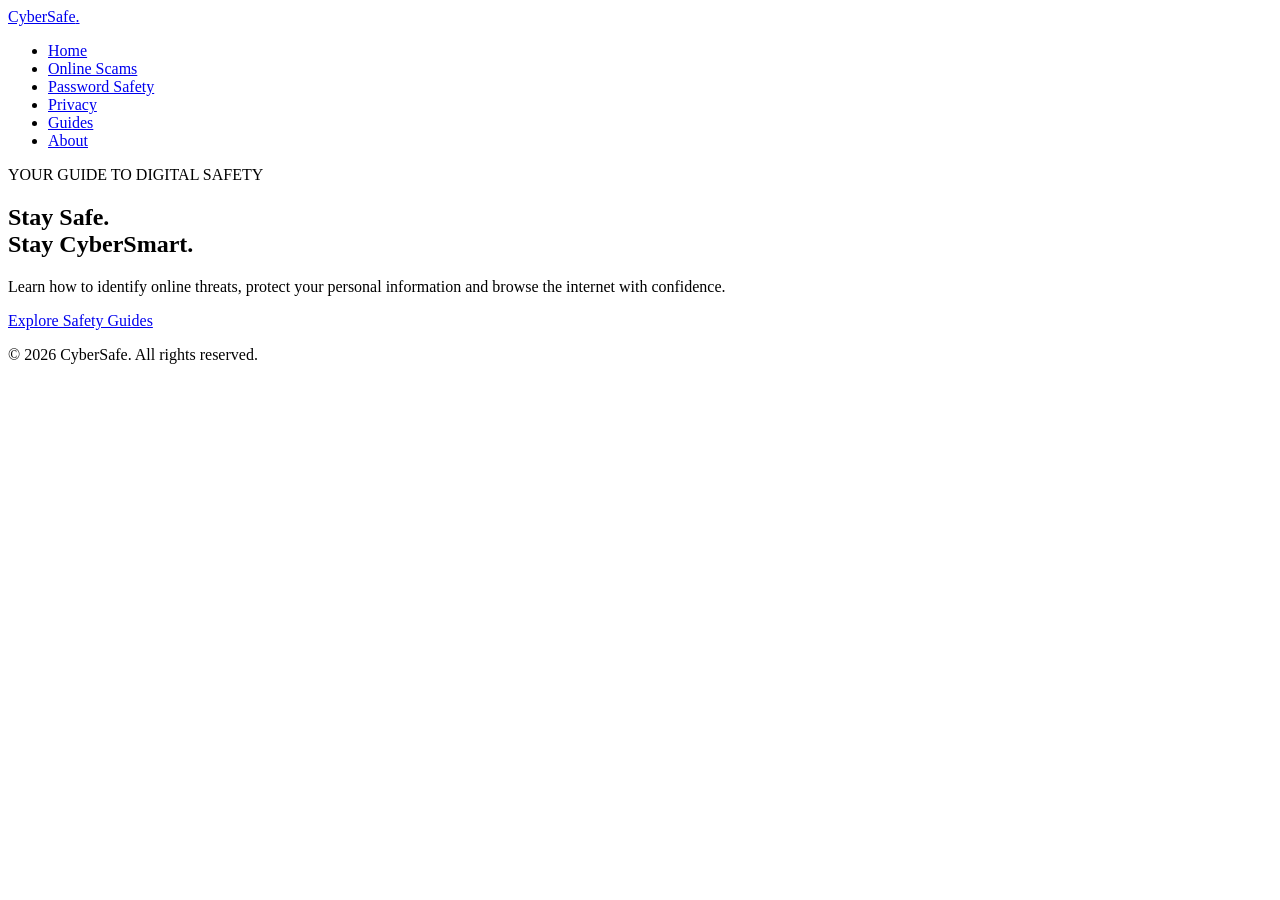
==== index.html @ 7b4ceadb "Add footer" ====
<!DOCTYPE html>
<html lang="en">

<head>
    <meta charset="UTF-8">

    <meta name="viewport" content="width=device-width, initial-scale=1.0">

    <meta name="description" content="CyberSafe helps people understand online threats and learn how to stay safe on the internet.">

    <title>CyberSafe | Stay Safe Online</title>

    <!-- Connect our CSS file -->
    <link rel="stylesheet" href="css/style.css">
</head>

<body>
    <!-- Website navigation -->

</body>    <header>
        <nav>
            <a href="index.html" class="logo">
                CyberSafe<span>.</span>
            </a>
<!-- Here the navigation bar is created with a list of links to different pages of the website.
  Each list item contains an anchor tag that links to a specific page, allowing users to easily navigate through the website. -->
            <ul>
                <li><a href="index.html">Home</a></li>
                <li><a href="scams.html">Online Scams</a></li>
                <li><a href="passwords.html">Password Safety</a></li>
                <li><a href="privacy.html">Privacy</a></li>
                <li><a href="guides.html">Guides</a></li>
                <li><a href="about.html">About</a></li>
            </ul>
        </nav>
    </header>
    
    <!-- Main website content -->

    <main>

        <!-- Homepage hero section -->
        <section class="hero">

            <p>YOUR GUIDE TO DIGITAL SAFETY</p>

            <h1>
                Stay Safe.
                <br>
                Stay <span>CyberSmart.</span>
            </h1>

            <p>
                Learn how to identify online threats,
                protect your personal information and
                browse the internet with confidence.
            </p>

            <a href="guides.html">Explore Safety Guides</a>

        </section>

    </main>

    <!-- Website footer -->
    <footer>
        <p>&copy; 2026 CyberSafe. All rights reserved.</p>
    </footer>
</html>
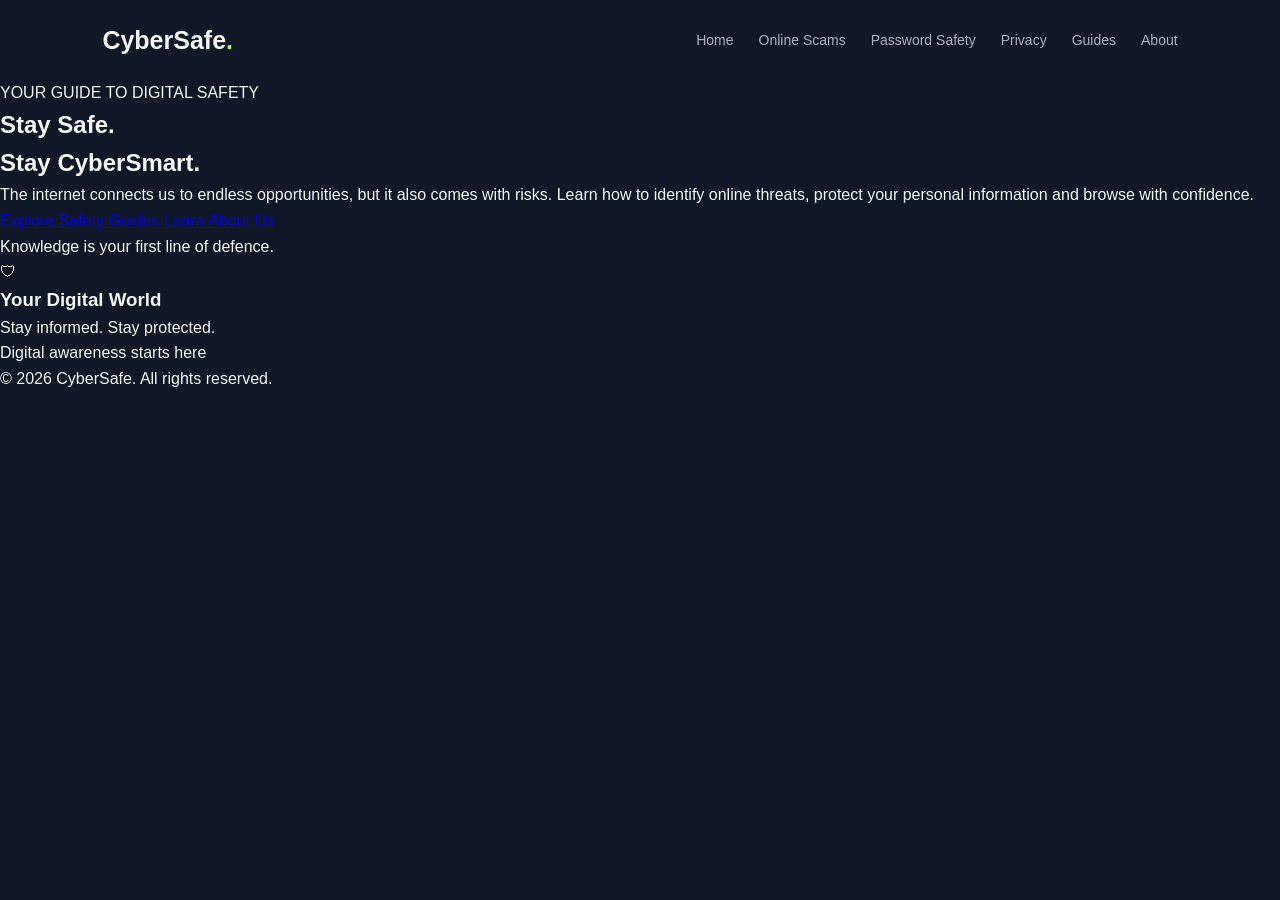
==== commit ef49497b: "Add impove of hero section" ====
--- a/index.html
+++ b/index.html
@@ -1,70 +1,97 @@
+<!doctype html>
+<html lang="en">
+  <head>
+    <meta charset="UTF-8" />
 
-<!DOCTYPE html>
-<html lang="en">
+    <meta name="viewport" content="width=device-width, initial-scale=1.0" />
 
-<head>
-    <meta charset="UTF-8">
-
-    <meta name="viewport" content="width=device-width, initial-scale=1.0">
-
-    <meta name="description" content="CyberSafe helps people understand online threats and learn how to stay safe on the internet.">
+    <meta
+      name="description"
+      content="CyberSafe helps people understand online threats and learn how to stay safe on the internet."
+    />
 
     <title>CyberSafe | Stay Safe Online</title>
 
     <!-- Connect our CSS file -->
-    <link rel="stylesheet" href="css/style.css">
-</head>
+    <link rel="stylesheet" href="css/style.css" />
+  </head>
 
-<body>
+  <body>
     <!-- Website navigation -->
 
-</body>    <header>
-        <nav>
-            <a href="index.html" class="logo">
-                CyberSafe<span>.</span>
-            </a>
-<!-- Here the navigation bar is created with a list of links to different pages of the website.
+    <header>
+      <nav>
+        <a href="index.html" class="logo"> CyberSafe<span>.</span> </a>
+        <!-- Here the navigation bar is created with a list of links to different pages of the website.
   Each list item contains an anchor tag that links to a specific page, allowing users to easily navigate through the website. -->
-            <ul>
-                <li><a href="index.html">Home</a></li>
-                <li><a href="scams.html">Online Scams</a></li>
-                <li><a href="passwords.html">Password Safety</a></li>
-                <li><a href="privacy.html">Privacy</a></li>
-                <li><a href="guides.html">Guides</a></li>
-                <li><a href="about.html">About</a></li>
-            </ul>
-        </nav>
+        <ul>
+          <li><a href="index.html">Home</a></li>
+          <li><a href="scams.html">Online Scams</a></li>
+          <li><a href="passwords.html">Password Safety</a></li>
+          <li><a href="privacy.html">Privacy</a></li>
+          <li><a href="guides.html">Guides</a></li>
+          <li><a href="about.html">About</a></li>
+        </ul>
+      </nav>
     </header>
-    
+
     <!-- Main website content -->
 
     <main>
+      <!-- Homepage hero section -->
 
-        <!-- Homepage hero section -->
-        <section class="hero">
+      <!-- Homepage hero section -->
+      <section class="hero">
+        <!-- Left side: Text content -->
+        <div class="hero-content">
+          <p class="hero-label">YOUR GUIDE TO DIGITAL SAFETY</p>
 
-            <p>YOUR GUIDE TO DIGITAL SAFETY</p>
+          <h1>
+            Stay Safe.
+            <br />
+            Stay <span>CyberSmart.</span>
+          </h1>
 
-            <h1>
-                Stay Safe.
-                <br>
-                Stay <span>CyberSmart.</span>
-            </h1>
+          <p class="hero-description">
+            The internet connects us to endless opportunities, but it also comes
+            with risks. Learn how to identify online threats, protect your
+            personal information and browse with confidence.
+          </p>
 
-            <p>
-                Learn how to identify online threats,
-                protect your personal information and
-                browse the internet with confidence.
-            </p>
+          <!-- Action links -->
+          <div class="hero-buttons">
+            <a href="guides.html" class="btn-primary">
+              Explore Safety Guides
+            </a>
 
-            <a href="guides.html">Explore Safety Guides</a>
+            <a href="about.html" class="btn-secondary"> Learn About Us </a>
+          </div>
 
-        </section>
+          <!-- Small information -->
+          <p class="hero-note">Knowledge is your first line of defence.</p>
+        </div>
 
+        <!-- Right side: Visual content -->
+        <div class="hero-visual">
+          <div class="shield-card">
+            <div class="shield-icon">&#128737;</div>
+
+            <h3>Your Digital World</h3>
+
+            <p>Stay informed. Stay protected.</p>
+
+            <div class="security-status">
+              <span></span>
+              Digital awareness starts here
+            </div>
+          </div>
+        </div>
+      </section>
     </main>
 
     <!-- Website footer -->
     <footer>
-        <p>&copy; 2026 CyberSafe. All rights reserved.</p>
+      <p>&copy; 2026 CyberSafe. All rights reserved.</p>
     </footer>
+  </body>
 </html>
--- a/css/style.css
+++ b/css/style.css
@@ -0,0 +1,82 @@
+/* =================================
+   1. CSS RESET
+================================= */
+
+/* Select every element on the page */
+* {
+    margin: 0;
+    padding: 0;
+    box-sizing: border-box;
+}
+
+/* =================================
+   2. ROOT VARIABLES
+================================= */
+
+:root {
+    --background: #101827;
+    --surface: #182638;
+    --primary: #B7F36B;
+    --text: #F4F7F2;
+    --secondary-text: #A7B0BC;
+}
+
+/* =================================
+   3. GENERAL PAGE STYLING
+================================= */
+
+body {
+    background-color: var(--background);
+    color: var(--text);
+    font-family: Arial, sans-serif;
+    line-height: 1.6;
+}
+
+/* =================================
+   4. NAVIGATION BAR
+================================= */
+
+header {
+    width: 100%;
+    padding: 20px 8%;
+}
+
+nav {
+    display: flex;
+    justify-content: space-between;
+    align-items: center;
+}
+
+/* Website logo */
+
+.logo {
+    color: var(--text);
+    text-decoration: none;
+    font-size: 25px;
+    font-weight: bold;
+}
+
+.logo span {
+    color: var(--primary);
+}
+
+/* Navigation links */
+
+nav ul {
+    display: flex;
+    list-style: none;
+    gap: 25px;
+}
+
+nav ul li a {
+    color: var(--secondary-text);
+    text-decoration: none;
+    font-size: 14px;
+    transition: color 0.3s ease;
+}
+
+/* Hover effect */
+
+nav ul li a:hover {
+    color: var(--primary);
+}
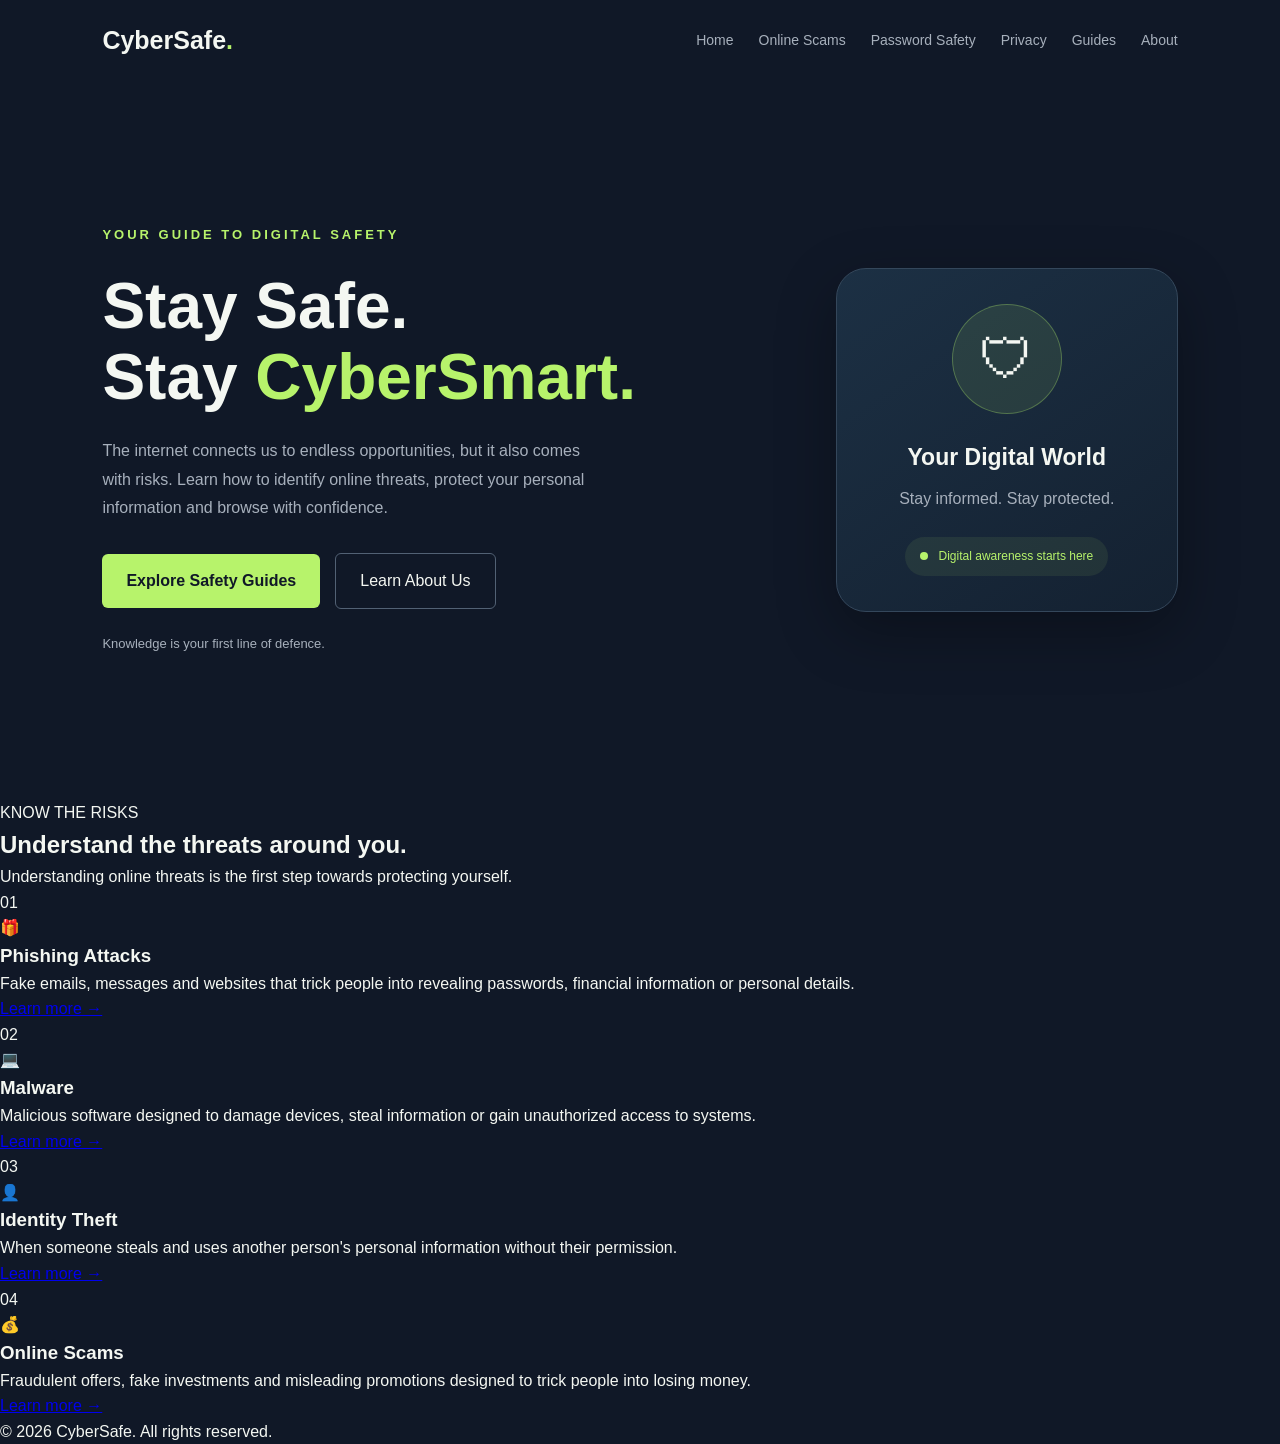
==== commit 0b70ba92: "Add the common online threats structure" ====
--- a/index.html
+++ b/index.html
@@ -87,6 +87,94 @@
           </div>
         </div>
       </section>
+
+      <!-- =================================
+     COMMON ONLINE THREATS SECTION
+================================== -->
+
+      <section class="threats">
+        <!-- Section introduction -->
+        <div class="section-heading">
+          <p class="section-label">KNOW THE RISKS</p>
+
+          <h2>
+            Understand the threats
+            <span>around you.</span>
+          </h2>
+
+          <p>
+            Understanding online threats is the first step towards protecting
+            yourself.
+          </p>
+        </div>
+
+        <!-- Threat cards container -->
+        <div class="threat-grid">
+          <!-- Card 1: Phishing -->
+          <article class="threat-card">
+            <div class="threat-number">01</div>
+
+            <div class="threat-icon">&#127873;</div>
+
+            <h3>Phishing Attacks</h3>
+
+            <p>
+              Fake emails, messages and websites that trick people into
+              revealing passwords, financial information or personal details.
+            </p>
+
+            <a href="scams.html">Learn more &rarr;</a>
+          </article>
+
+          <!-- Card 2: Malware -->
+          <article class="threat-card">
+            <div class="threat-number">02</div>
+
+            <div class="threat-icon">&#128187;</div>
+
+            <h3>Malware</h3>
+
+            <p>
+              Malicious software designed to damage devices, steal information
+              or gain unauthorized access to systems.
+            </p>
+
+            <a href="guides.html">Learn more &rarr;</a>
+          </article>
+
+          <!-- Card 3: Identity Theft -->
+          <article class="threat-card">
+            <div class="threat-number">03</div>
+
+            <div class="threat-icon">&#128100;</div>
+
+            <h3>Identity Theft</h3>
+
+            <p>
+              When someone steals and uses another person's personal information
+              without their permission.
+            </p>
+
+            <a href="privacy.html">Learn more &rarr;</a>
+          </article>
+
+          <!-- Card 4: Online Scams -->
+          <article class="threat-card">
+            <div class="threat-number">04</div>
+
+            <div class="threat-icon">&#128176;</div>
+
+            <h3>Online Scams</h3>
+
+            <p>
+              Fraudulent offers, fake investments and misleading promotions
+              designed to trick people into losing money.
+            </p>
+
+            <a href="scams.html">Learn more &rarr;</a>
+          </article>
+        </div>
+      </section>
     </main>
 
     <!-- Website footer -->
--- a/css/style.css
+++ b/css/style.css
@@ -79,4 +79,341 @@
 
 nav ul li a:hover {
     color: var(--primary);
-}+}
+
+
+/* =================================
+   5. HERO SECTION
+================================= */
+
+.hero {
+    min-height: 80vh;
+
+    display: grid;
+
+    grid-template-columns: 2fr 1fr;
+
+    align-items: center;
+
+    gap: 50px;
+
+    padding: 80px 8%;
+
+    overflow: hidden;
+
+    position: relative;
+}
+
+/* =================================
+   6. HERO TEXT CONTENT
+================================= */
+
+.hero-content {
+    max-width: 600px;
+}
+
+/* Small introductory label */
+
+.hero-label {
+    color: var(--primary);
+
+    font-size: 13px;
+
+    font-weight: bold;
+
+    letter-spacing: 3px;
+
+    margin-bottom: 25px;
+}
+
+/* Main heading */
+
+.hero-content h1 {
+    font-size: clamp(42px, 5vw, 75px);
+
+    line-height: 1.1;
+
+    margin-bottom: 25px;
+}
+
+/* Highlighted heading text */
+
+.hero-content h1 span {
+    color: var(--primary);
+}
+
+/* Description */
+
+.hero-description {
+    color: var(--secondary-text);
+
+    font-size: 16px;
+
+    line-height: 1.8;
+
+    max-width: 500px;
+
+    margin-bottom: 30px;
+}
+
+/* =================================
+   7. HERO BUTTONS
+================================= */
+
+.hero-buttons {
+    display: flex;
+
+    align-items: center;
+
+    gap: 15px;
+
+    flex-wrap: wrap;
+}
+
+/* Primary button */
+
+.btn-primary {
+    display: inline-block;
+
+    background-color: var(--primary);
+
+    color: var(--background);
+
+    text-decoration: none;
+
+    padding: 14px 24px;
+
+    border-radius: 6px;
+
+    font-weight: bold;
+
+    transition: 0.3s ease;
+}
+
+.btn-primary:hover {
+    transform: translateY(-6px);
+
+    box-shadow: 0 8px 20px rgba(183, 243, 107, 0.2);
+}
+
+/* Secondary button */
+
+.btn-secondary {
+    display: inline-block;
+
+    color: var(--text);
+
+    border: 1px solid #526174;
+
+    text-decoration: none;
+
+    padding: 14px 24px;
+
+    border-radius: 6px;
+
+    transition: 0.3s ease;
+}
+
+.btn-secondary:hover {
+    border-color: var(--primary);
+
+    color: var(--primary);
+}
+
+/* Small note */
+
+.hero-note {
+    color: var(--secondary-text);
+
+    font-size: 13px;
+
+    margin-top: 25px;
+}
+
+
+/* =================================
+   8. HERO VISUAL
+================================= */
+
+.hero-visual {
+    display: flex;
+
+    justify-content: center;
+
+    align-items: center;
+
+    min-height: 400px;
+
+    position: relative;
+}
+
+/* Main visual card */
+
+.shield-card {
+    width: 100%;
+
+    max-width: 380px;
+
+    min-height: 330px;
+
+    background: linear-gradient(
+        145deg,
+        #1c3044,
+        #142131
+    );
+
+    border: 1px solid #34475b;
+
+    border-radius: 30px;
+
+    display: flex;
+
+    flex-direction: column;
+
+    justify-content: center;
+
+    align-items: center;
+
+    text-align: center;
+
+    padding: 35px;
+
+    box-shadow: 0 20px 60px rgba(0, 0, 0, 0.3);
+}
+
+/* Shield icon */
+
+.shield-icon {
+    width: 110px;
+
+    height: 110px;
+
+    background-color: rgba(183, 243, 107, 0.1);
+
+    border: 1px solid rgba(183, 243, 107, 0.3);
+
+    border-radius: 50%;
+
+    display: flex;
+
+    justify-content: center;
+
+    align-items: center;
+
+    font-size: 55px;
+
+    margin-bottom: 25px;
+}
+
+/* Card heading */
+
+.shield-card h3 {
+    font-size: 23px;
+
+    margin-bottom: 10px;
+}
+
+/* Card description */
+
+.shield-card p {
+    color: var(--secondary-text);
+
+    margin-bottom: 25px;
+}
+
+/* Security status */
+
+.security-status {
+    background-color: rgba(183, 243, 107, 0.08);
+
+    color: var(--primary);
+
+    padding: 10px 15px;
+
+    border-radius: 30px;
+
+    font-size: 12px;
+}
+
+/* Small status indicator */
+
+.security-status span {
+    display: inline-block;
+
+    width: 8px;
+
+    height: 8px;
+
+    background-color: var(--primary);
+
+    border-radius: 50%;
+
+    margin-right: 7px;
+}
+
+/* =================================
+   9. MOBILE RESPONSIVENESS
+================================= */
+
+@media (max-width: 900px) {
+
+    .hero {
+        grid-template-columns: 1fr;
+
+        text-align: center;
+
+        padding-top: 60px;
+    }
+
+    .hero-content {
+        margin: auto;
+    }
+
+    .hero-description {
+        margin-left: auto;
+        margin-right: auto;
+    }
+
+    .hero-buttons {
+        justify-content: center;
+    }
+
+    .hero-visual {
+        min-height: 350px;
+    }
+
+}
+
+@media (max-width: 600px) {
+
+    header {
+        padding: 20px 5%;
+    }
+
+    nav {
+        flex-direction: column;
+
+        gap: 20px;
+    }
+
+    nav ul {
+        justify-content: center;
+
+        flex-wrap: wrap;
+
+        gap: 15px;
+    }
+
+    .hero {
+        padding: 50px 5%;
+    }
+
+    .hero-content h1 {
+        font-size: 42px;
+    }
+
+    .shield-card {
+        min-height: 280px;
+    }
+
+}
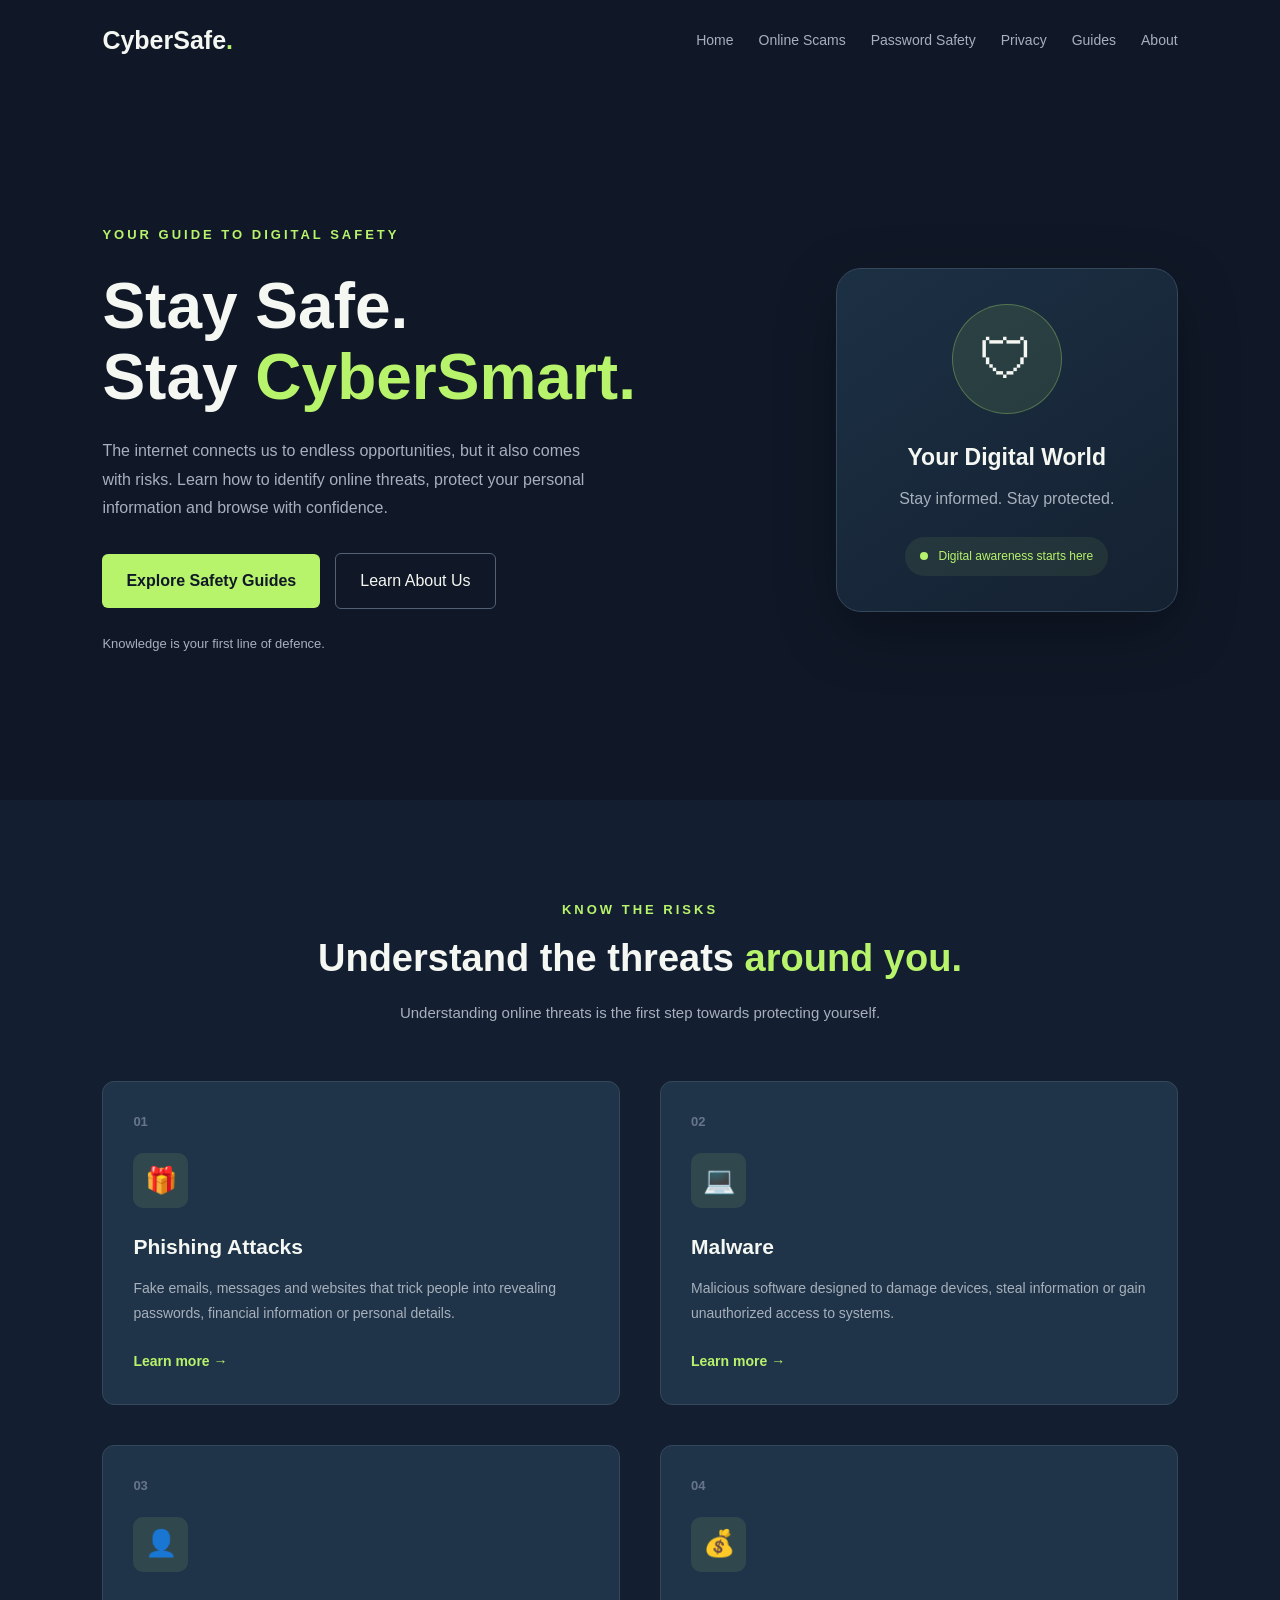
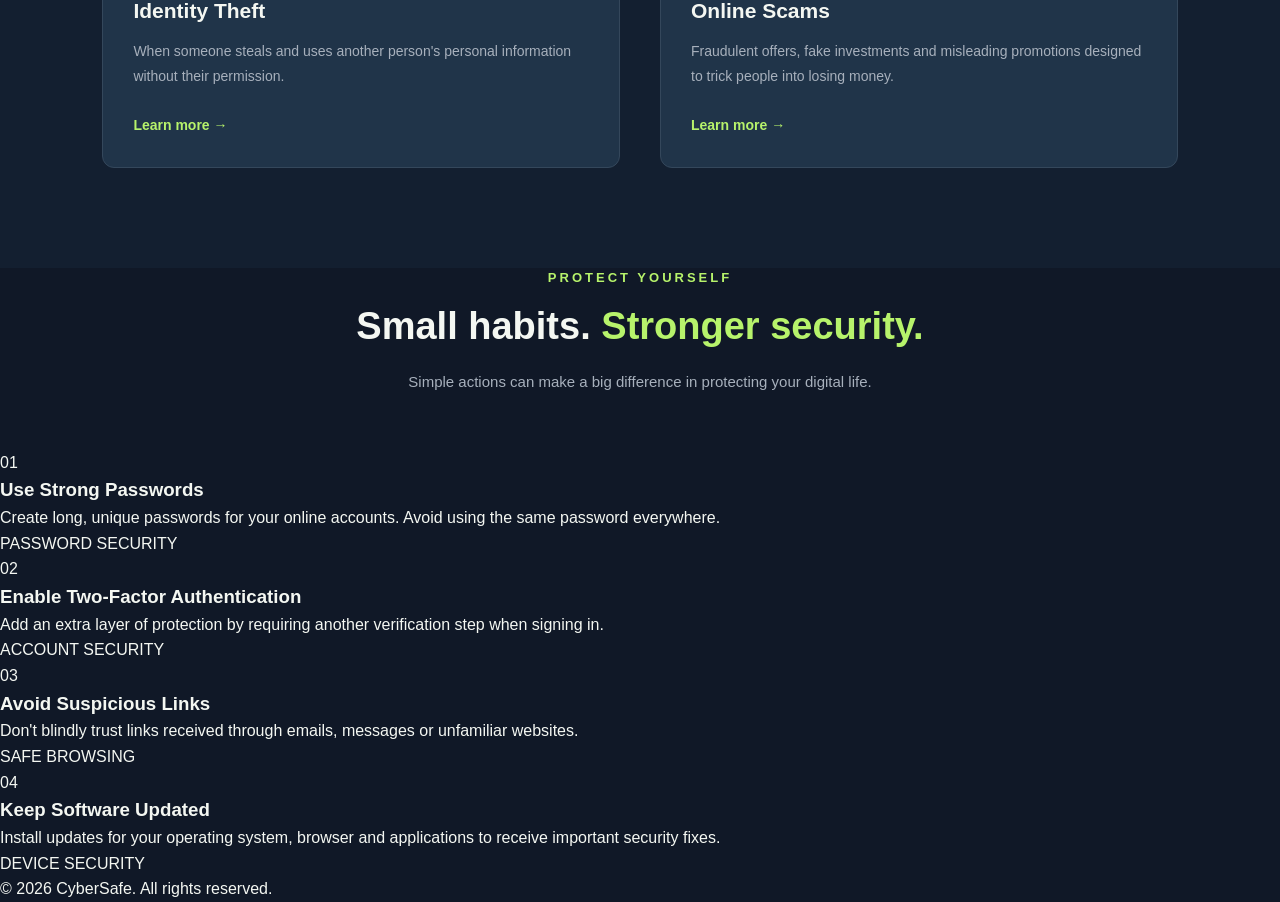
==== commit d7506660: "Add digital safety tips part" ====
--- a/index.html
+++ b/index.html
@@ -88,9 +88,7 @@
         </div>
       </section>
 
-      <!-- =================================
-     COMMON ONLINE THREATS SECTION
-================================== -->
+      <!-- COMMON ONLINE THREATS SECTION -->
 
       <section class="threats">
         <!-- Section introduction -->
@@ -172,6 +170,90 @@
             </p>
 
             <a href="scams.html">Learn more &rarr;</a>
+          </article>
+        </div>
+      </section>
+
+      <!-- DIGITAL SAFETY TIPS -->
+
+      <section class="safety-tips">
+        <div class="section-heading">
+          <p class="section-label">PROTECT YOURSELF</p>
+
+          <h2>
+            Small habits.
+            <span>Stronger security.</span>
+          </h2>
+
+          <p>
+            Simple actions can make a big difference in protecting your digital
+            life.
+          </p>
+        </div>
+
+        <div class="tips-container">
+          <!-- Tip 1 -->
+          <article class="tip-item">
+            <div class="tip-number">01</div>
+
+            <div class="tip-content">
+              <h3>Use Strong Passwords</h3>
+
+              <p>
+                Create long, unique passwords for your online accounts. Avoid
+                using the same password everywhere.
+              </p>
+            </div>
+
+            <span class="tip-tag">PASSWORD SECURITY</span>
+          </article>
+
+          <!-- Tip 2 -->
+          <article class="tip-item">
+            <div class="tip-number">02</div>
+
+            <div class="tip-content">
+              <h3>Enable Two-Factor Authentication</h3>
+
+              <p>
+                Add an extra layer of protection by requiring another
+                verification step when signing in.
+              </p>
+            </div>
+
+            <span class="tip-tag">ACCOUNT SECURITY</span>
+          </article>
+
+          <!-- Tip 3 -->
+          <article class="tip-item">
+            <div class="tip-number">03</div>
+
+            <div class="tip-content">
+              <h3>Avoid Suspicious Links</h3>
+
+              <p>
+                Don't blindly trust links received through emails, messages or
+                unfamiliar websites.
+              </p>
+            </div>
+
+            <span class="tip-tag">SAFE BROWSING</span>
+          </article>
+
+          <!-- Tip 4 -->
+          <article class="tip-item">
+            <div class="tip-number">04</div>
+
+            <div class="tip-content">
+              <h3>Keep Software Updated</h3>
+
+              <p>
+                Install updates for your operating system, browser and
+                applications to receive important security fixes.
+              </p>
+            </div>
+
+            <span class="tip-tag">DEVICE SECURITY</span>
           </article>
         </div>
       </section>
--- a/css/style.css
+++ b/css/style.css
@@ -264,7 +264,7 @@
 
     border: 1px solid #34475b;
 
-    border-radius: 30px;
+    border-radius: 25px;
 
     display: flex;
 
@@ -417,3 +417,224 @@
     }
 
 }
+
+
+/* =================================
+   10. COMMON THREATS SECTION
+================================= */
+
+.threats {
+    padding: 100px 8%;
+
+    background-color: #131F30;
+}
+
+/* Section heading */
+
+.section-heading {
+    text-align: center;
+
+    max-width: 650px;
+
+    margin: 0 auto 55px;
+}
+
+/* Small label */
+
+.section-label {
+    color: var(--primary);
+
+    font-size: 13px;
+
+    font-weight: bold;
+
+    letter-spacing: 3px;
+
+    margin-bottom: 15px;
+}
+
+/* Main heading */
+
+.section-heading h2 {
+    font-size: 38px;
+
+    line-height: 1.2;
+
+    margin-bottom: 18px;
+}
+
+/* Highlighted heading */
+
+.section-heading h2 span {
+    color: var(--primary);
+}
+
+/* Description */
+
+.section-heading > p:last-child {
+    color: var(--secondary-text);
+
+    font-size: 15px;
+
+    line-height: 1.8;
+}
+
+
+/* =================================
+   11. THREAT CARDS GRID
+================================= */
+
+.threat-grid {
+
+    display: grid;
+
+    grid-template-columns: repeat(2, 1fr);
+
+    gap: 40px;
+
+}
+
+/* Individual card */
+
+.threat-card {
+
+    background-color: #203449;
+
+    border: 1px solid #34475B;
+
+    border-radius: 12px;
+
+    padding: 30px;
+
+    position: relative;
+
+    transition: 0.3s ease;
+
+}
+
+/* Card hover effect */
+
+.threat-card:hover {
+
+    transform: translateY(-10px);
+
+    border-color: var(--primary);
+
+}
+
+/* Card number */
+
+.threat-number {
+
+    color: #66758A;
+
+    font-size: 13px;
+
+    font-weight: bold;
+
+    margin-bottom: 20px;
+
+}
+
+/* Card icon */
+
+.threat-icon {
+
+    width: 55px;
+
+    height: 55px;
+
+    background-color: rgba(183, 243, 107, 0.1);
+
+    border-radius: 10px;
+
+    display: flex;
+
+    justify-content: center;
+
+    align-items: center;
+
+    font-size: 26px;
+
+    margin-bottom: 22px;
+
+}
+
+/* Card heading */
+
+.threat-card h3 {
+
+    font-size: 21px;
+
+    margin-bottom: 12px;
+
+}
+
+/* Card description */
+
+.threat-card p {
+
+    color: var(--secondary-text);
+
+    font-size: 14px;
+
+    line-height: 1.8;
+
+    margin-bottom: 22px;
+
+}
+
+/* Card link */
+
+.threat-card a {
+
+    color: var(--primary);
+
+    text-decoration: none;
+
+    font-size: 14px;
+
+    font-weight: bold;
+
+}
+
+/* Card link hover */
+
+.threat-card a:hover {
+
+    text-decoration: underline;
+
+}
+
+
+/* =================================
+   12. THREATS MOBILE RESPONSIVENESS
+================================= */
+
+@media (max-width: 600px) {
+
+    .threats {
+
+        padding: 70px 5%;
+
+    }
+
+    .section-heading h2 {
+
+        font-size: 30px;
+
+    }
+
+    .threat-grid {
+
+        grid-template-columns: 1fr;
+
+    }
+
+    .threat-card {
+
+        padding: 25px;
+
+    }
+
+}
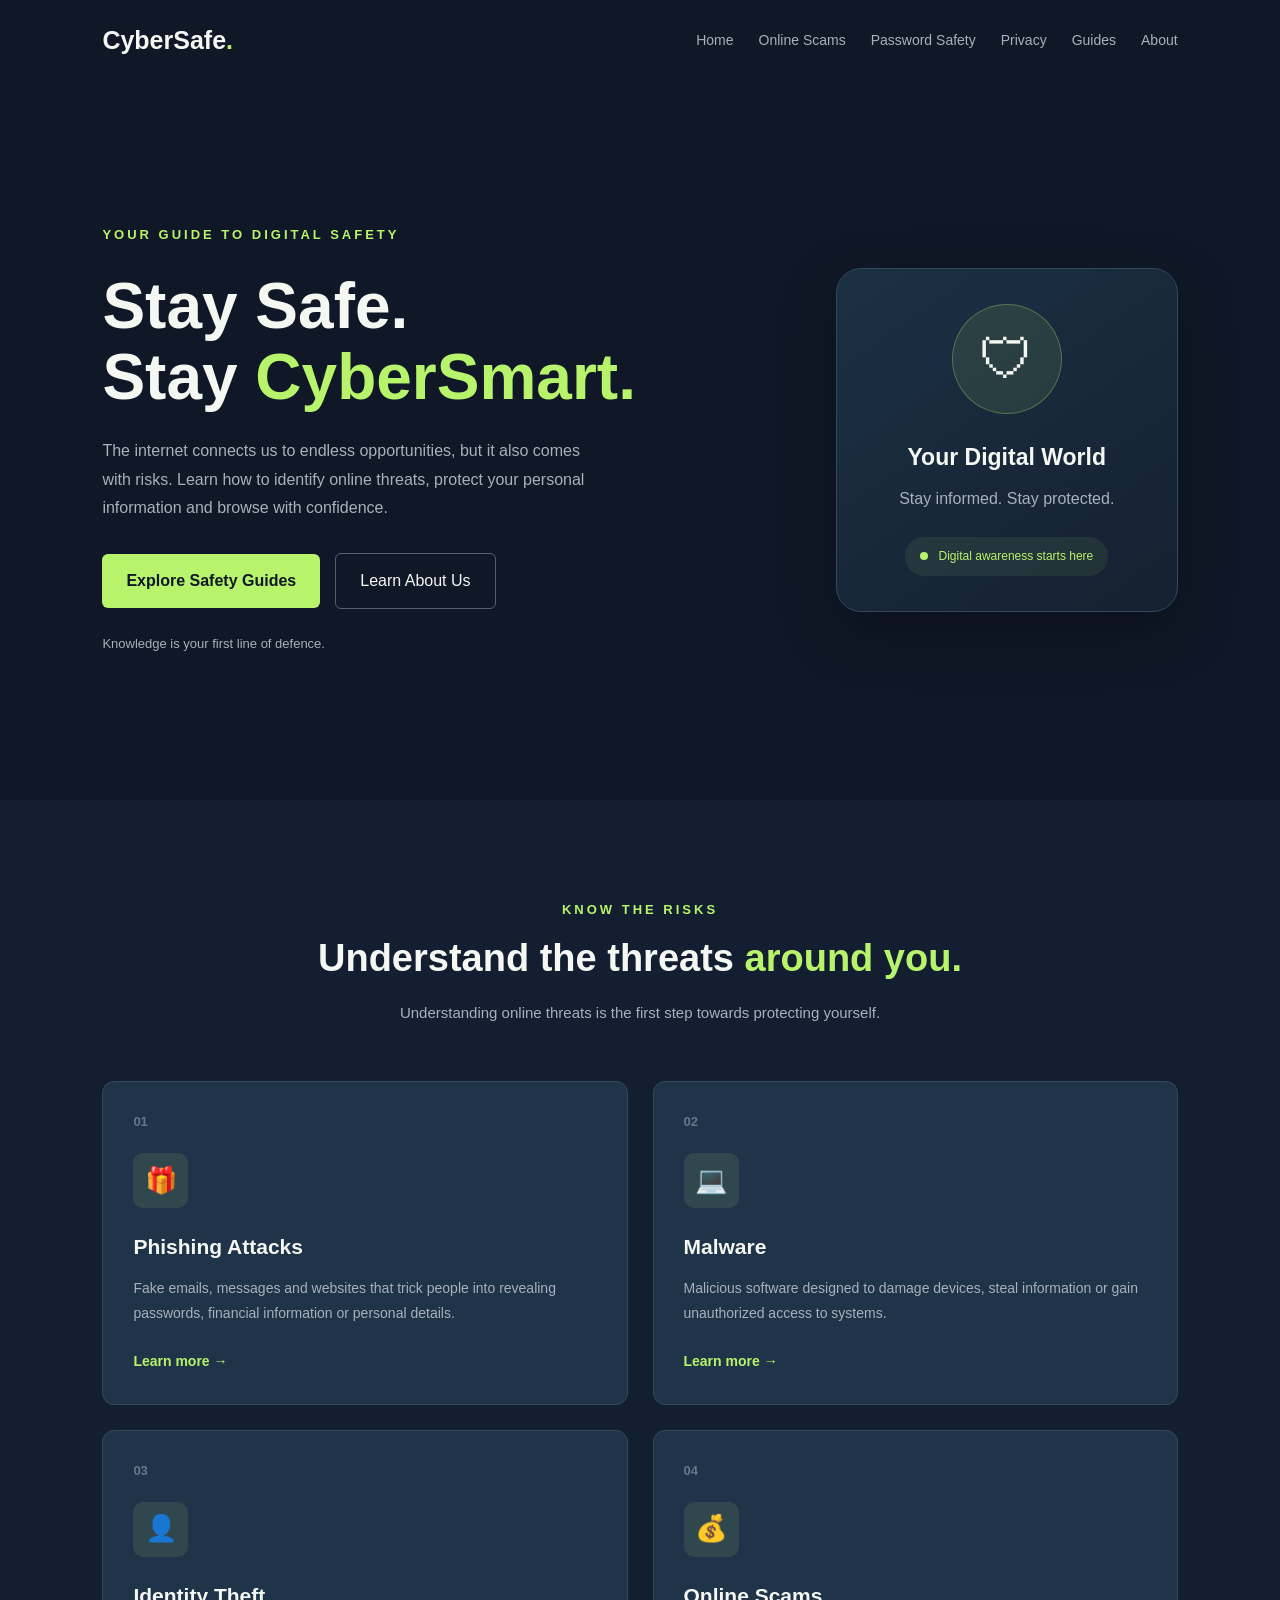
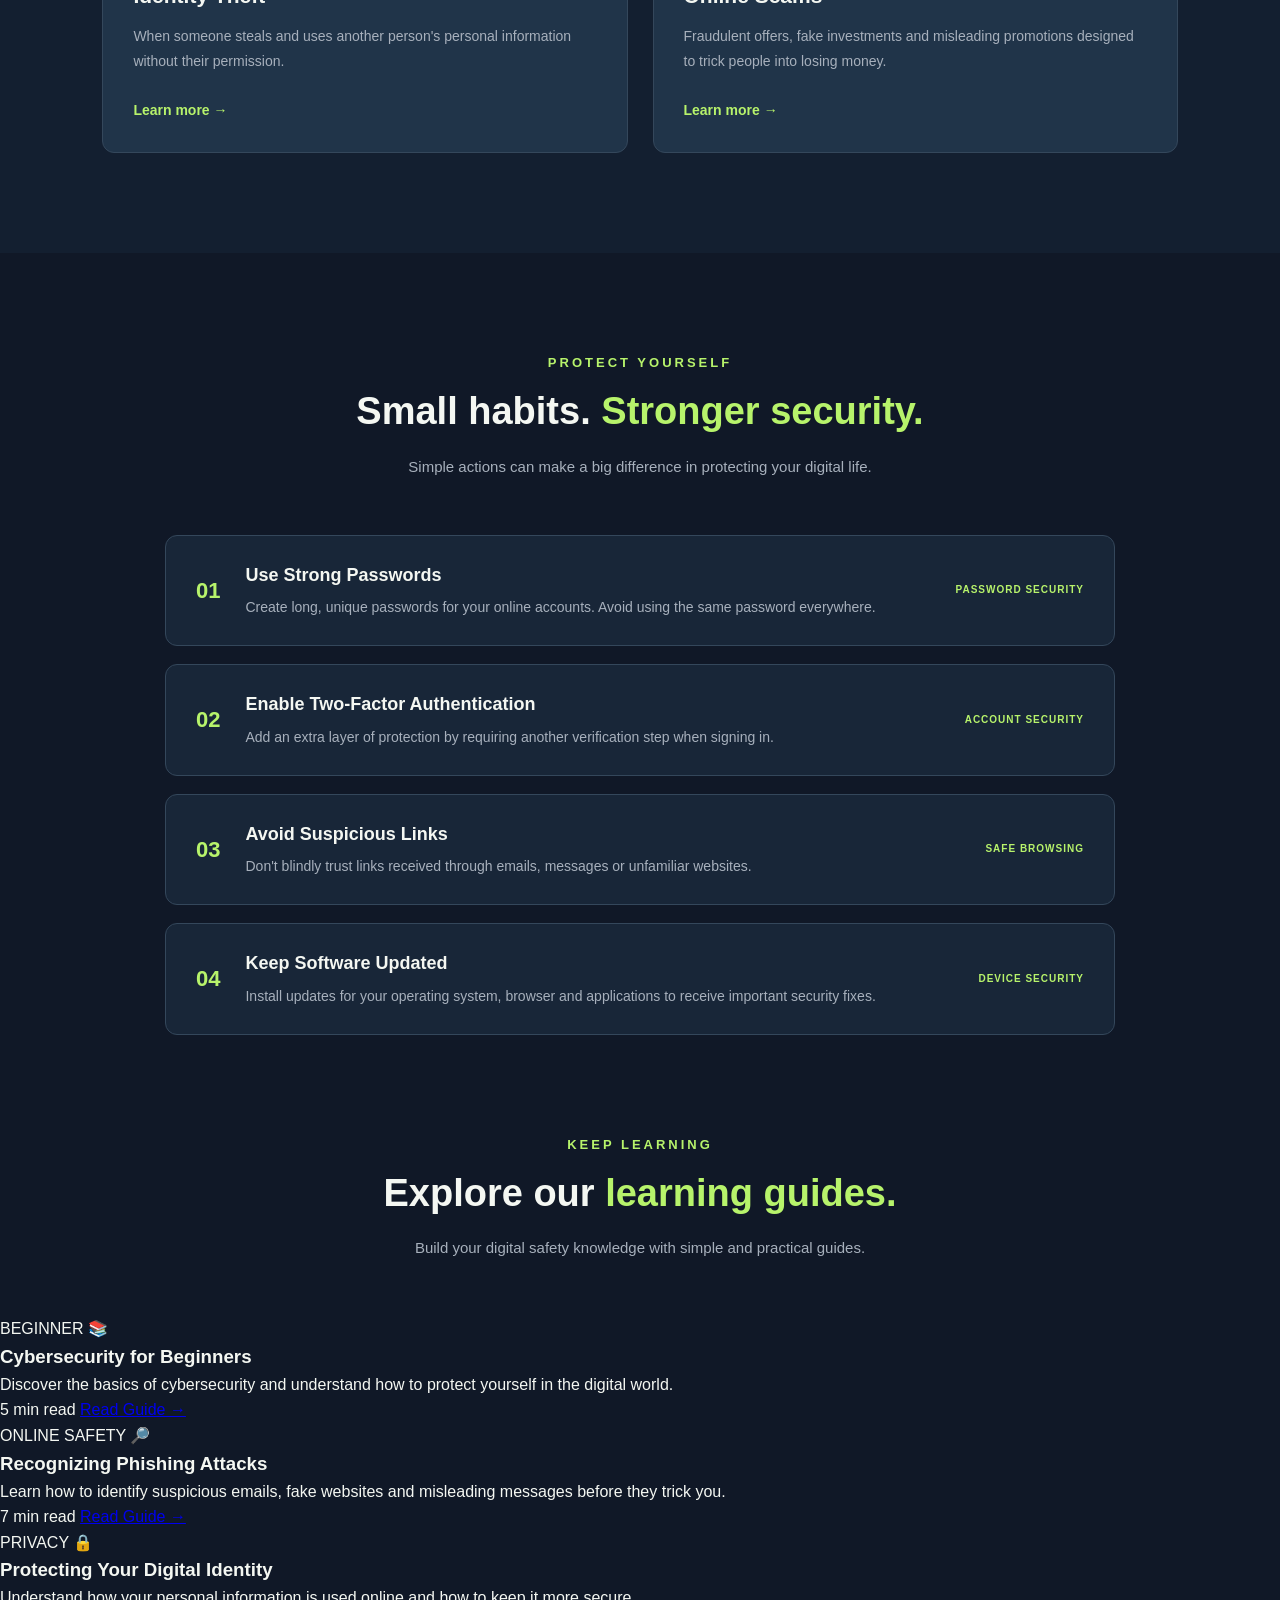
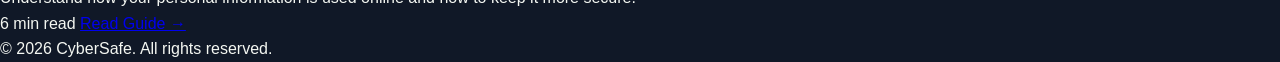
==== commit e879e3e0: "Add educattional guide structure" ====
--- a/index.html
+++ b/index.html
@@ -257,6 +257,93 @@
           </article>
         </div>
       </section>
+
+      <!-- =================================
+     EDUCATIONAL GUIDES SECTION
+================================== -->
+
+      <section class="educational-guides">
+        <!-- Section introduction -->
+        <div class="section-heading">
+          <p class="section-label">KEEP LEARNING</p>
+
+          <h2>
+            Explore our
+            <span>learning guides.</span>
+          </h2>
+
+          <p>
+            Build your digital safety knowledge with simple and practical
+            guides.
+          </p>
+        </div>
+
+        <!-- Guides container -->
+        <div class="guides-grid">
+          <!-- Guide 1 -->
+          <article class="guide-card">
+            <div class="guide-top">
+              <span class="guide-category">BEGINNER</span>
+              <span class="guide-icon">&#128218;</span>
+            </div>
+
+            <h3>Cybersecurity for Beginners</h3>
+
+            <p>
+              Discover the basics of cybersecurity and understand how to protect
+              yourself in the digital world.
+            </p>
+
+            <div class="guide-bottom">
+              <span>5 min read</span>
+
+              <a href="guides.html">Read Guide &rarr;</a>
+            </div>
+          </article>
+
+          <!-- Guide 2 -->
+          <article class="guide-card">
+            <div class="guide-top">
+              <span class="guide-category">ONLINE SAFETY</span>
+              <span class="guide-icon">&#128270;</span>
+            </div>
+
+            <h3>Recognizing Phishing Attacks</h3>
+
+            <p>
+              Learn how to identify suspicious emails, fake websites and
+              misleading messages before they trick you.
+            </p>
+
+            <div class="guide-bottom">
+              <span>7 min read</span>
+
+              <a href="scams.html">Read Guide &rarr;</a>
+            </div>
+          </article>
+
+          <!-- Guide 3 -->
+          <article class="guide-card">
+            <div class="guide-top">
+              <span class="guide-category">PRIVACY</span>
+              <span class="guide-icon">&#128274;</span>
+            </div>
+
+            <h3>Protecting Your Digital Identity</h3>
+
+            <p>
+              Understand how your personal information is used online and how to
+              keep it more secure.
+            </p>
+
+            <div class="guide-bottom">
+              <span>6 min read</span>
+
+              <a href="privacy.html">Read Guide &rarr;</a>
+            </div>
+          </article>
+        </div>
+      </section>
     </main>
 
     <!-- Website footer -->
--- a/css/style.css
+++ b/css/style.css
@@ -490,7 +490,7 @@
 
     grid-template-columns: repeat(2, 1fr);
 
-    gap: 40px;
+    gap: 25px;
 
 }
 
@@ -638,3 +638,125 @@
     }
 
 }
+
+
+/* =================================
+   13. SAFETY TIPS SECTION
+================================= */
+
+.safety-tips {
+    padding: 100px 8%;
+
+    background-color: var(--background);
+}
+
+/* Tips container */
+
+.tips-container {
+    max-width: 950px;
+
+    margin: auto;
+
+    display: flex;
+
+    flex-direction: column;
+
+    gap: 18px;
+}
+
+/* Individual tip */
+
+.tip-item {
+    display: flex;
+
+    align-items: center;
+
+    gap: 25px;
+
+    background-color: var(--surface);
+
+    border: 1px solid #34475B;
+
+    border-radius: 12px;
+
+    padding: 25px 30px;
+
+    transition: 0.3s ease;
+}
+
+/* Hover effect */
+
+.tip-item:hover {
+    border-color: var(--primary);
+
+    transform: translateX(5px);
+}
+
+/* Number */
+
+.tip-number {
+    color: var(--primary);
+
+    font-size: 22px;
+
+    font-weight: bold;
+}
+
+/* Tip content */
+
+.tip-content {
+    flex: 1;
+}
+
+.tip-content h3 {
+    font-size: 18px;
+
+    margin-bottom: 7px;
+}
+
+.tip-content p {
+    color: var(--secondary-text);
+
+    font-size: 14px;
+
+    line-height: 1.7;
+}
+
+/* Tip category */
+
+.tip-tag {
+    color: var(--primary);
+
+    font-size: 10px;
+
+    letter-spacing: 1px;
+
+    font-weight: bold;
+
+    white-space: nowrap;
+}
+
+/* Mobile layout */
+
+@media (max-width: 600px) {
+
+    .safety-tips {
+        padding: 70px 5%;
+    }
+
+    .tip-item {
+        align-items: flex-start;
+
+        flex-direction: column;
+
+        gap: 12px;
+
+        padding: 22px;
+    }
+
+    .tip-tag {
+        white-space: normal;
+    }
+
+}
+
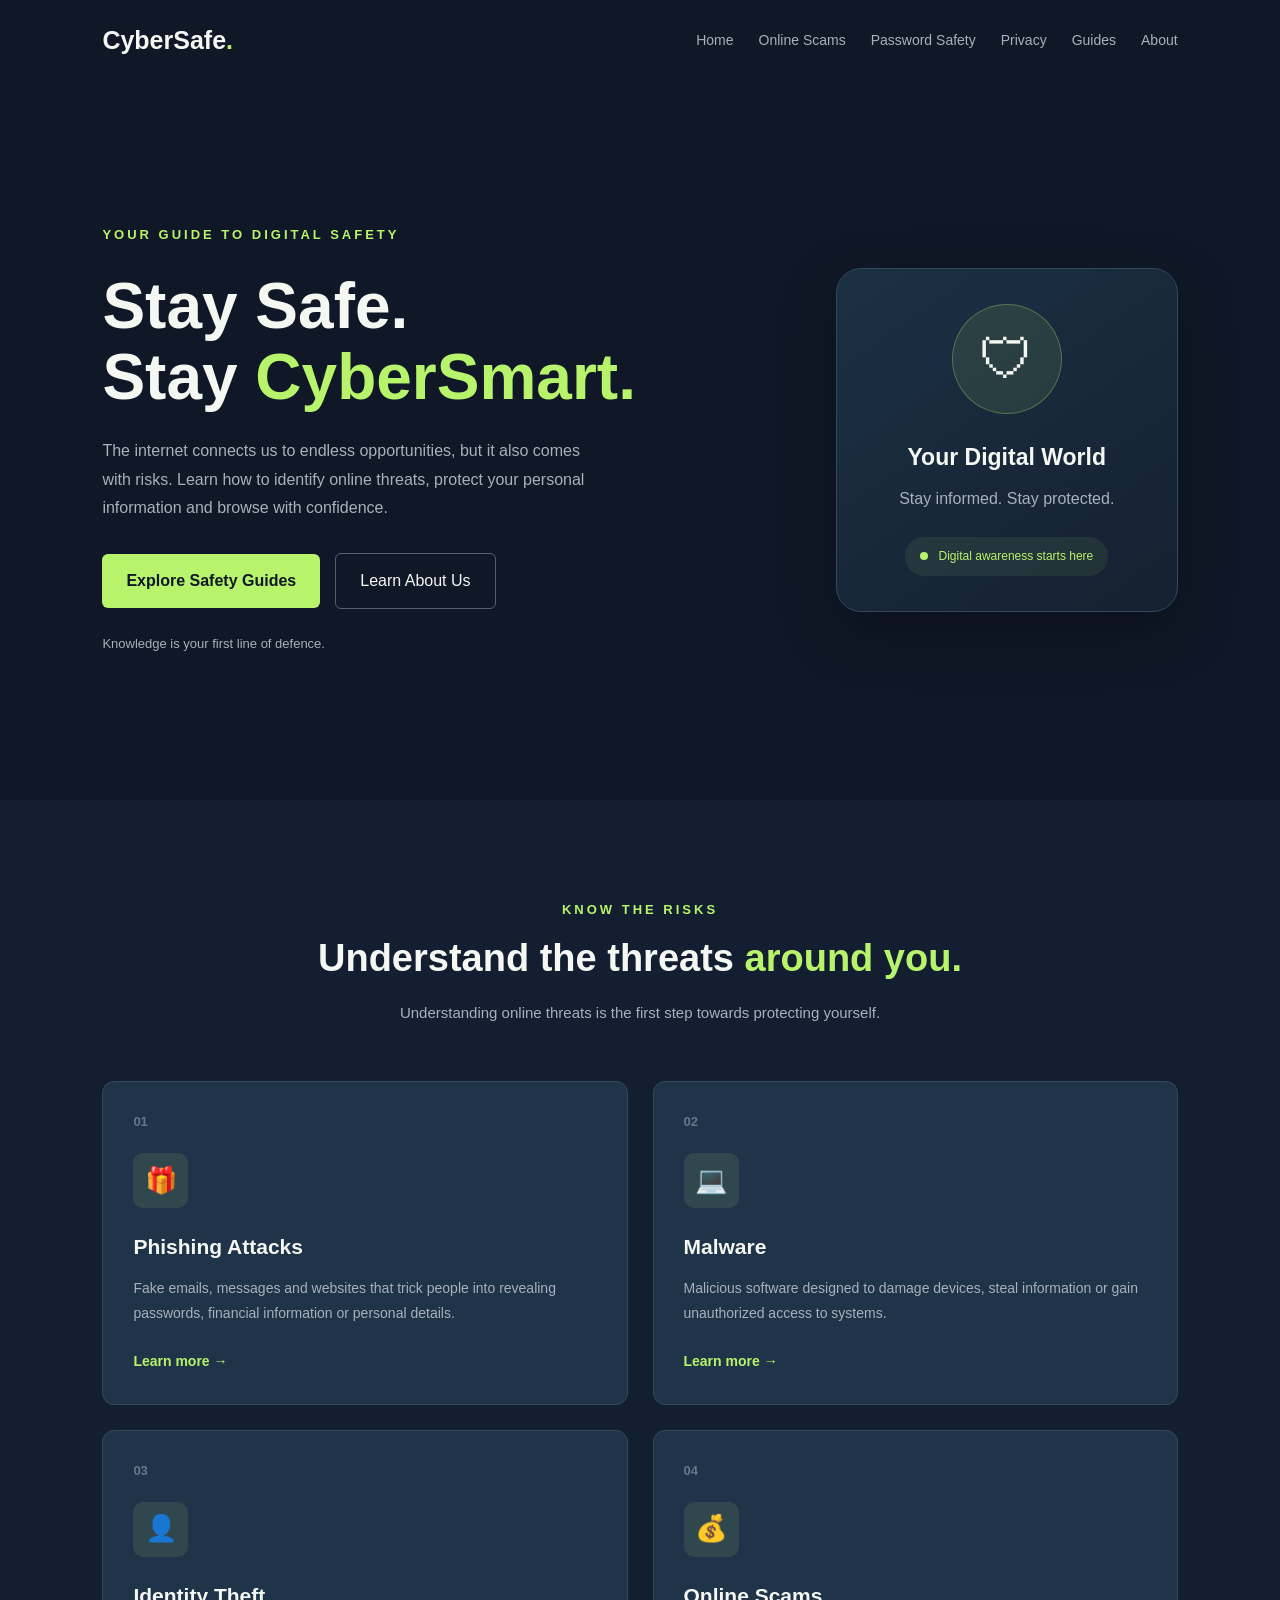
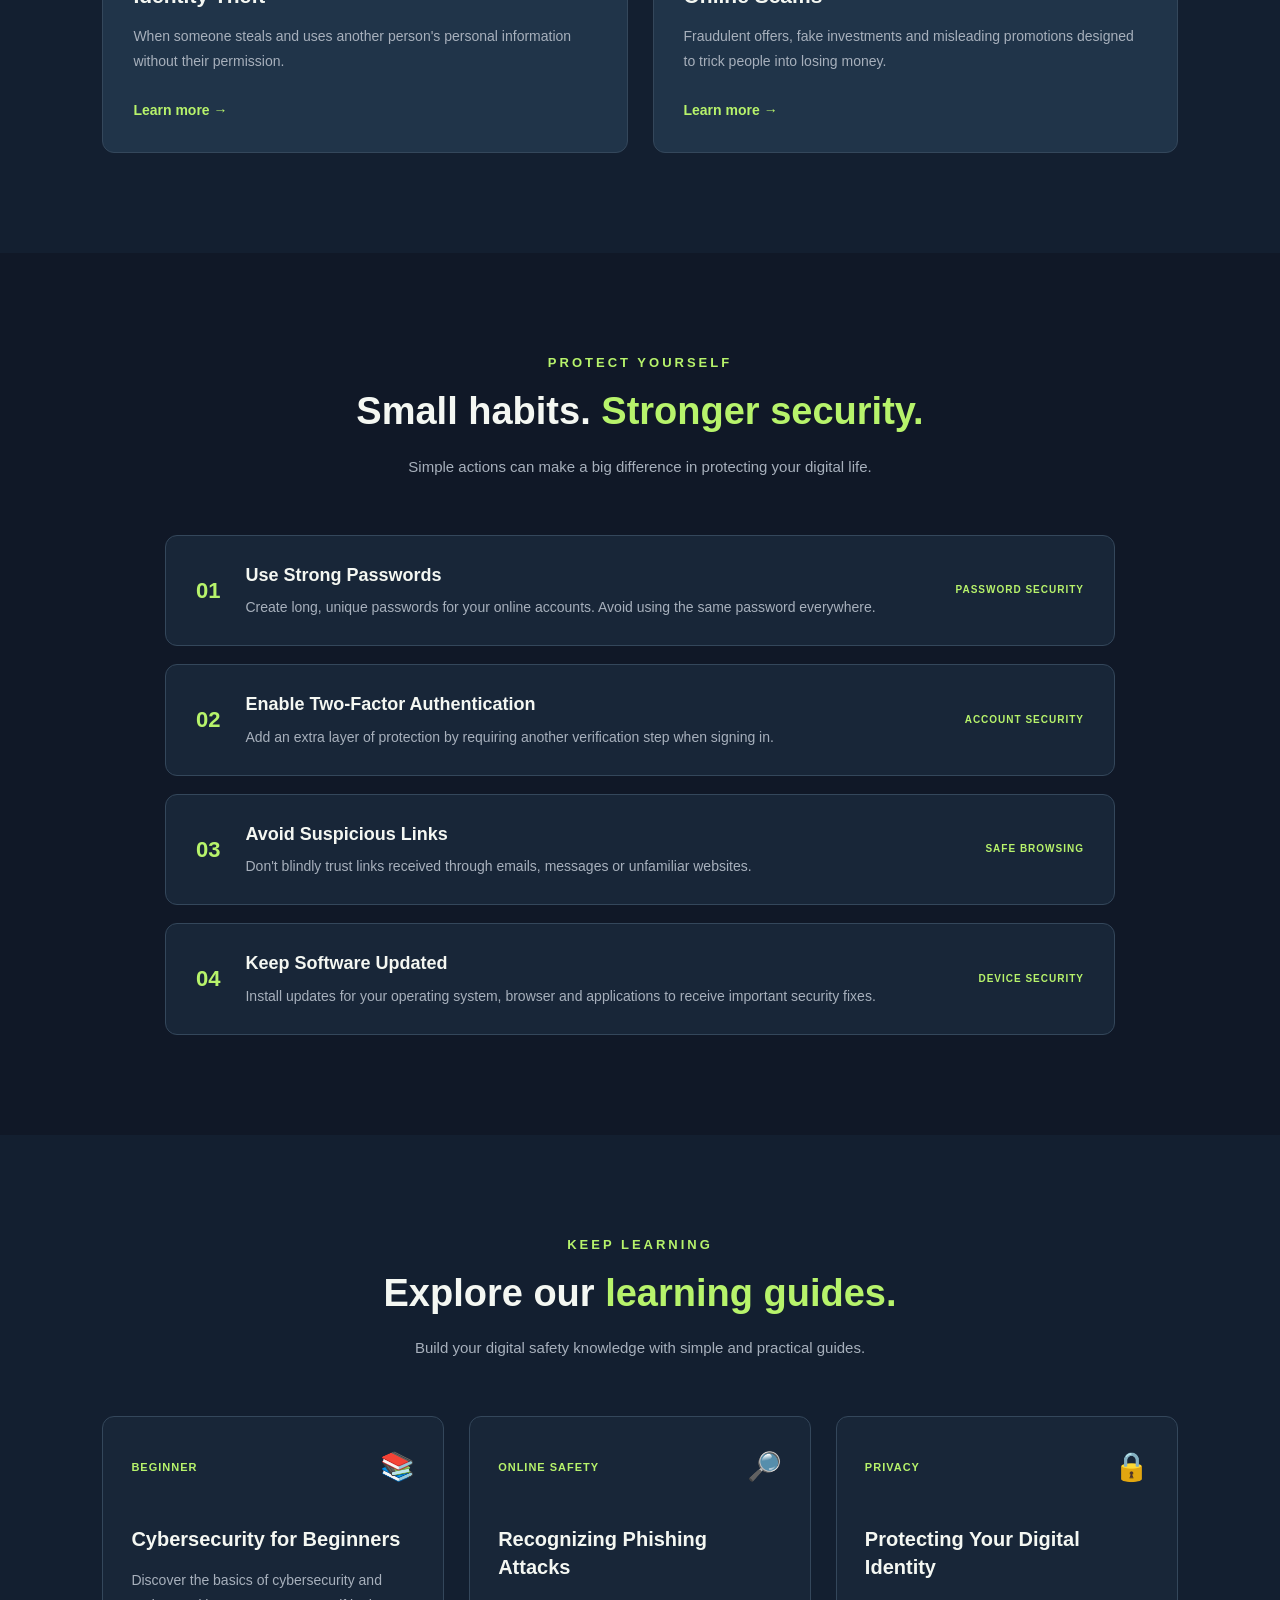
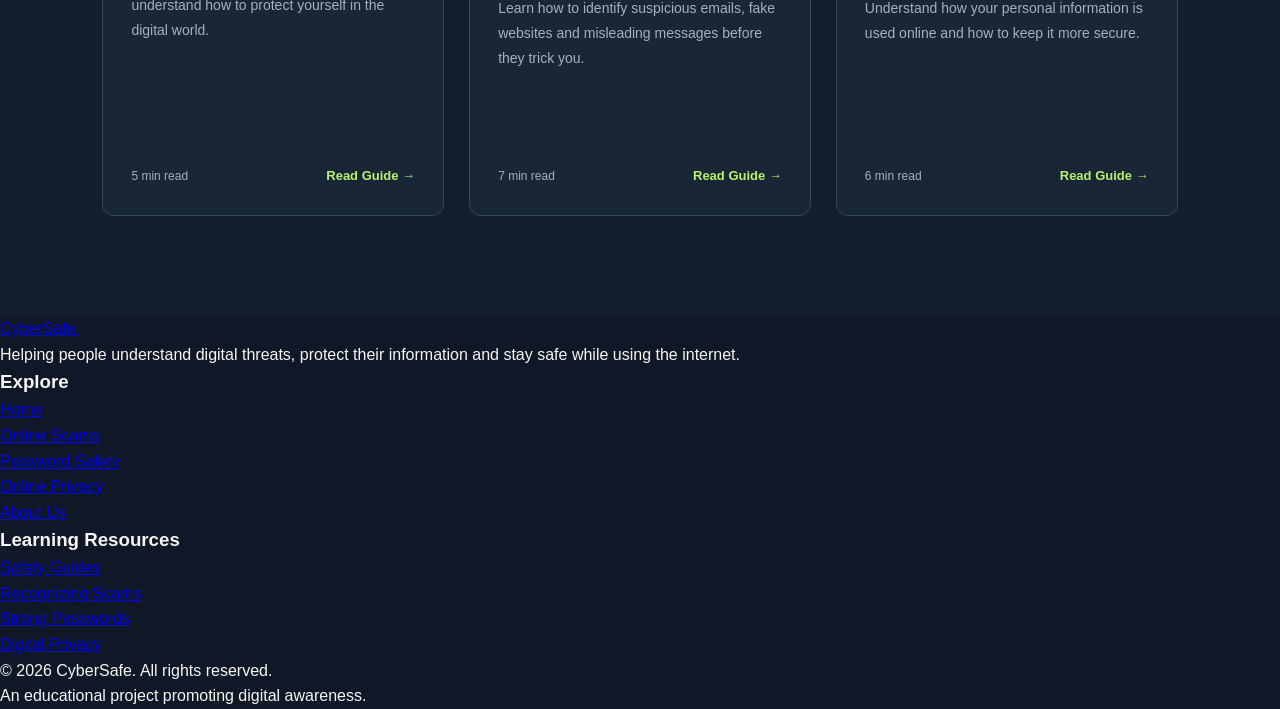
==== commit 82e362d0: "Add website footer structure remake" ====
--- a/index.html
+++ b/index.html
@@ -258,9 +258,7 @@
         </div>
       </section>
 
-      <!-- =================================
-     EDUCATIONAL GUIDES SECTION
-================================== -->
+      <!--  EDUCATIONAL GUIDES SECTION -->
 
       <section class="educational-guides">
         <!-- Section introduction -->
@@ -346,9 +344,53 @@
       </section>
     </main>
 
-    <!-- Website footer -->
-    <footer>
-      <p>&copy; 2026 CyberSafe. All rights reserved.</p>
+
+    <!--  WEBSITE FOOTER -->
+
+    <footer class="footer">
+      <div class="footer-container">
+        <!-- Column 1: About CyberSafe -->
+        <div class="footer-about">
+          <a href="index.html" class="footer-logo"> CyberSafe<span>.</span> </a>
+
+          <p>
+            Helping people understand digital threats, protect their information
+            and stay safe while using the internet.
+          </p>
+        </div>
+
+        <!-- Column 2: Website navigation -->
+        <div class="footer-links">
+          <h3>Explore</h3>
+
+          <ul>
+            <li><a href="index.html">Home</a></li>
+            <li><a href="scams.html">Online Scams</a></li>
+            <li><a href="passwords.html">Password Safety</a></li>
+            <li><a href="privacy.html">Online Privacy</a></li>
+            <li><a href="about.html">About Us</a></li>
+          </ul>
+        </div>
+
+        <!-- Column 3: Learning resources -->
+        <div class="footer-links">
+          <h3>Learning Resources</h3>
+
+          <ul>
+            <li><a href="guides.html">Safety Guides</a></li>
+            <li><a href="scams.html">Recognizing Scams</a></li>
+            <li><a href="passwords.html">Strong Passwords</a></li>
+            <li><a href="privacy.html">Digital Privacy</a></li>
+          </ul>
+        </div>
+      </div>
+
+      <!-- Footer bottom -->
+      <div class="footer-bottom">
+        <p>&copy; 2026 CyberSafe. All rights reserved.</p>
+
+        <p>An educational project promoting digital awareness.</p>
+      </div>
     </footer>
   </body>
 </html>
--- a/css/style.css
+++ b/css/style.css
@@ -760,3 +760,206 @@
 
 }
 
+
+/* =================================
+   14. EDUCATIONAL GUIDES SECTION
+================================= */
+
+.educational-guides {
+    padding: 100px 8%;
+
+    background-color: #131F30;
+}
+
+/* Guides grid */
+
+.guides-grid {
+
+    display: grid;
+
+    grid-template-columns: repeat(3, 1fr);
+
+    gap: 25px;
+
+}
+
+/* Individual guide card */
+
+.guide-card {
+
+    background-color: var(--surface);
+
+    border: 1px solid #34475B;
+
+    border-radius: 12px;
+
+    padding: 28px;
+
+    display: flex;
+
+    flex-direction: column;
+
+    min-height: 400px;
+
+    transition: 0.3s ease;
+
+}
+
+/* Card hover */
+
+.guide-card:hover {
+
+    transform: translateY(-8px);
+
+    border-color: var(--primary);
+
+}
+
+/* Top area */
+
+.guide-top {
+
+    display: flex;
+
+    justify-content: space-between;
+
+    align-items: center;
+
+    margin-bottom: 35px;
+
+}
+
+/* Category */
+
+.guide-category {
+
+    color: var(--primary);
+
+    font-size: 11px;
+
+    font-weight: bold;
+
+    letter-spacing: 1px;
+
+}
+
+/* Icon */
+
+.guide-icon {
+
+    font-size: 28px;
+
+}
+
+/* Guide title */
+
+.guide-card h3 {
+
+    font-size: 20px;
+
+    line-height: 1.4;
+
+    margin-bottom: 15px;
+
+}
+
+/* Description */
+
+.guide-card p {
+
+    color: var(--secondary-text);
+
+    font-size: 14px;
+
+    line-height: 1.8;
+
+    margin-bottom: 25px;
+
+}
+
+/* Bottom area */
+
+.guide-bottom {
+
+    display: flex;
+
+    justify-content: space-between;
+
+    align-items: center;
+
+    gap: 10px;
+
+    margin-top: auto;
+
+}
+
+/* Reading time */
+
+.guide-bottom span {
+
+    color: var(--secondary-text);
+
+    font-size: 12px;
+
+}
+
+/* Read guide link */
+
+.guide-bottom a {
+
+    color: var(--primary);
+
+    text-decoration: none;
+
+    font-size: 13px;
+
+    font-weight: bold;
+
+}
+
+.guide-bottom a:hover {
+
+    text-decoration: underline;
+
+}
+
+
+/* =================================
+   15. GUIDES RESPONSIVENESS
+================================= */
+
+/* Tablet screens */
+
+@media (max-width: 900px) {
+
+    .guides-grid {
+
+        grid-template-columns: repeat(2, 1fr);
+
+    }
+
+}
+
+/* Mobile screens */
+
+@media (max-width: 600px) {
+
+    .educational-guides {
+
+        padding: 70px 5%;
+
+    }
+
+    .guides-grid {
+
+        grid-template-columns: 1fr;
+
+    }
+
+    .guide-card {
+
+        min-height: 300px;
+
+    }
+
+}
